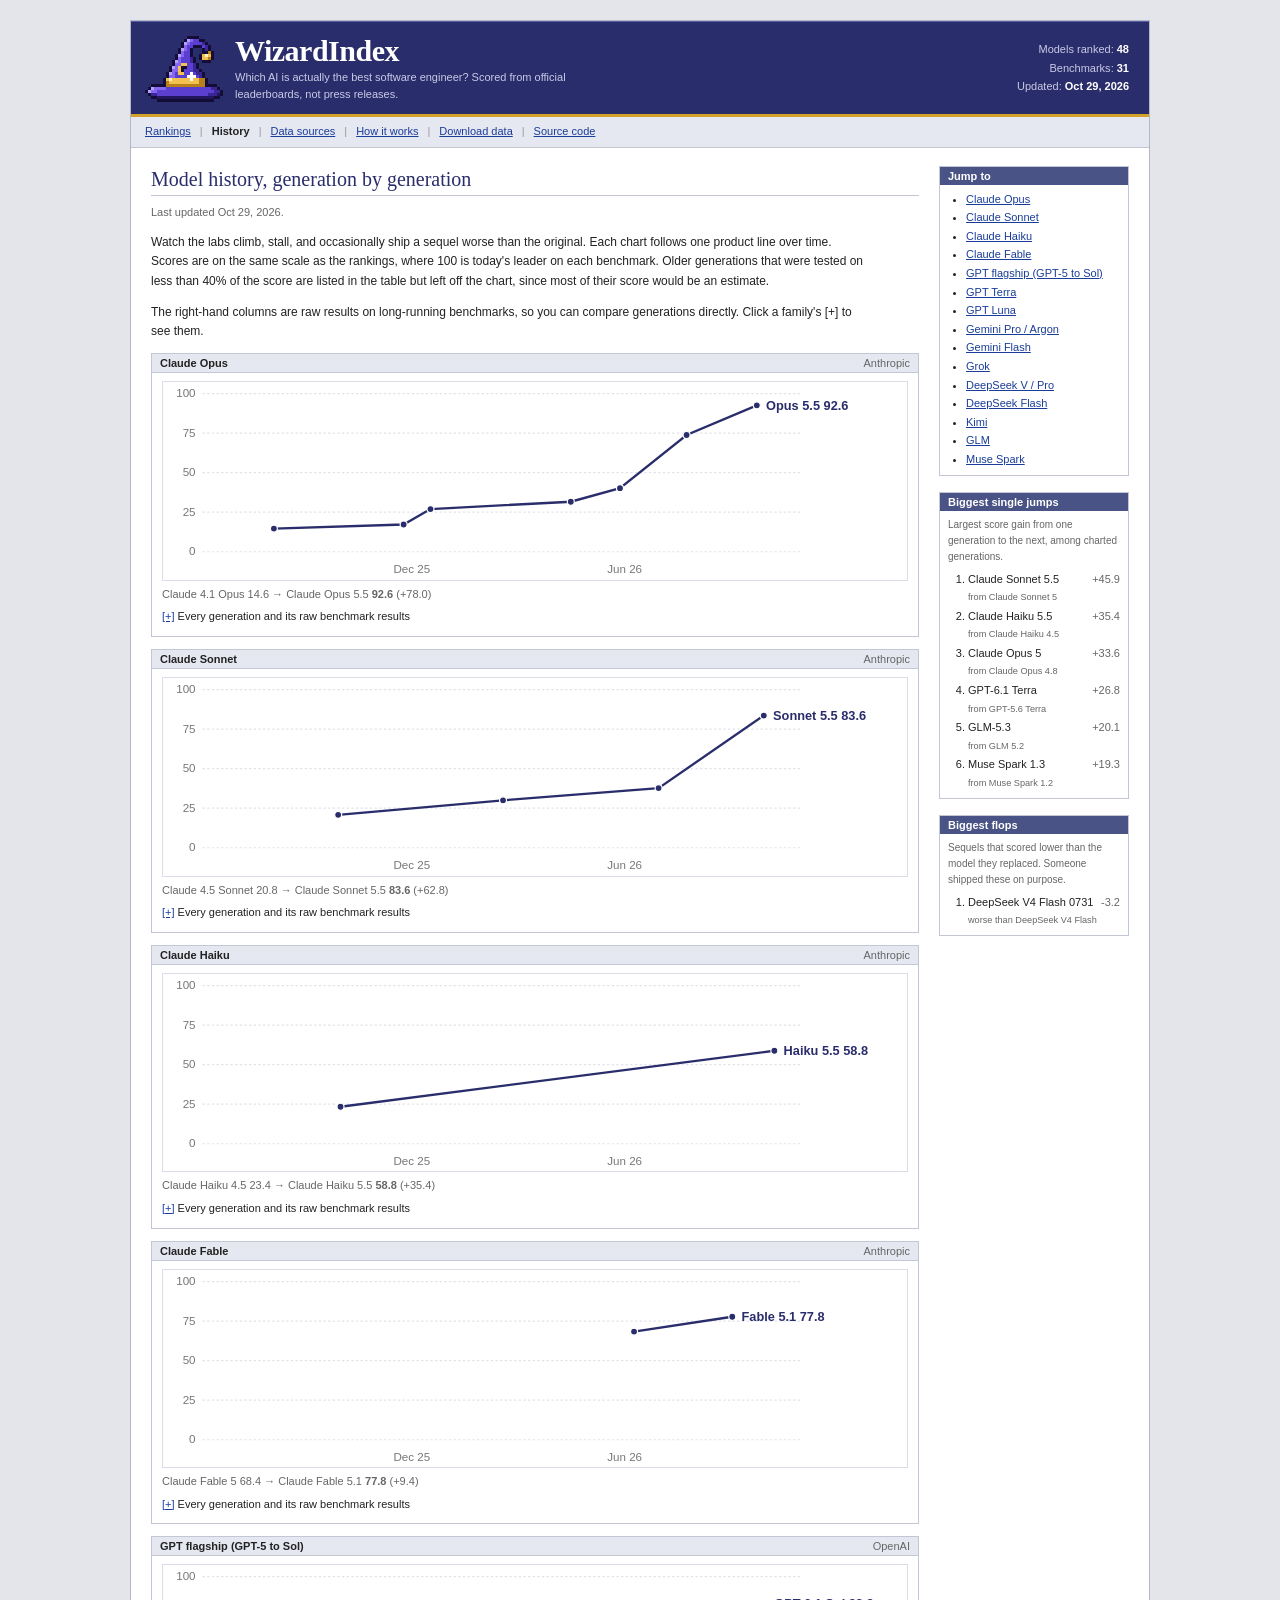
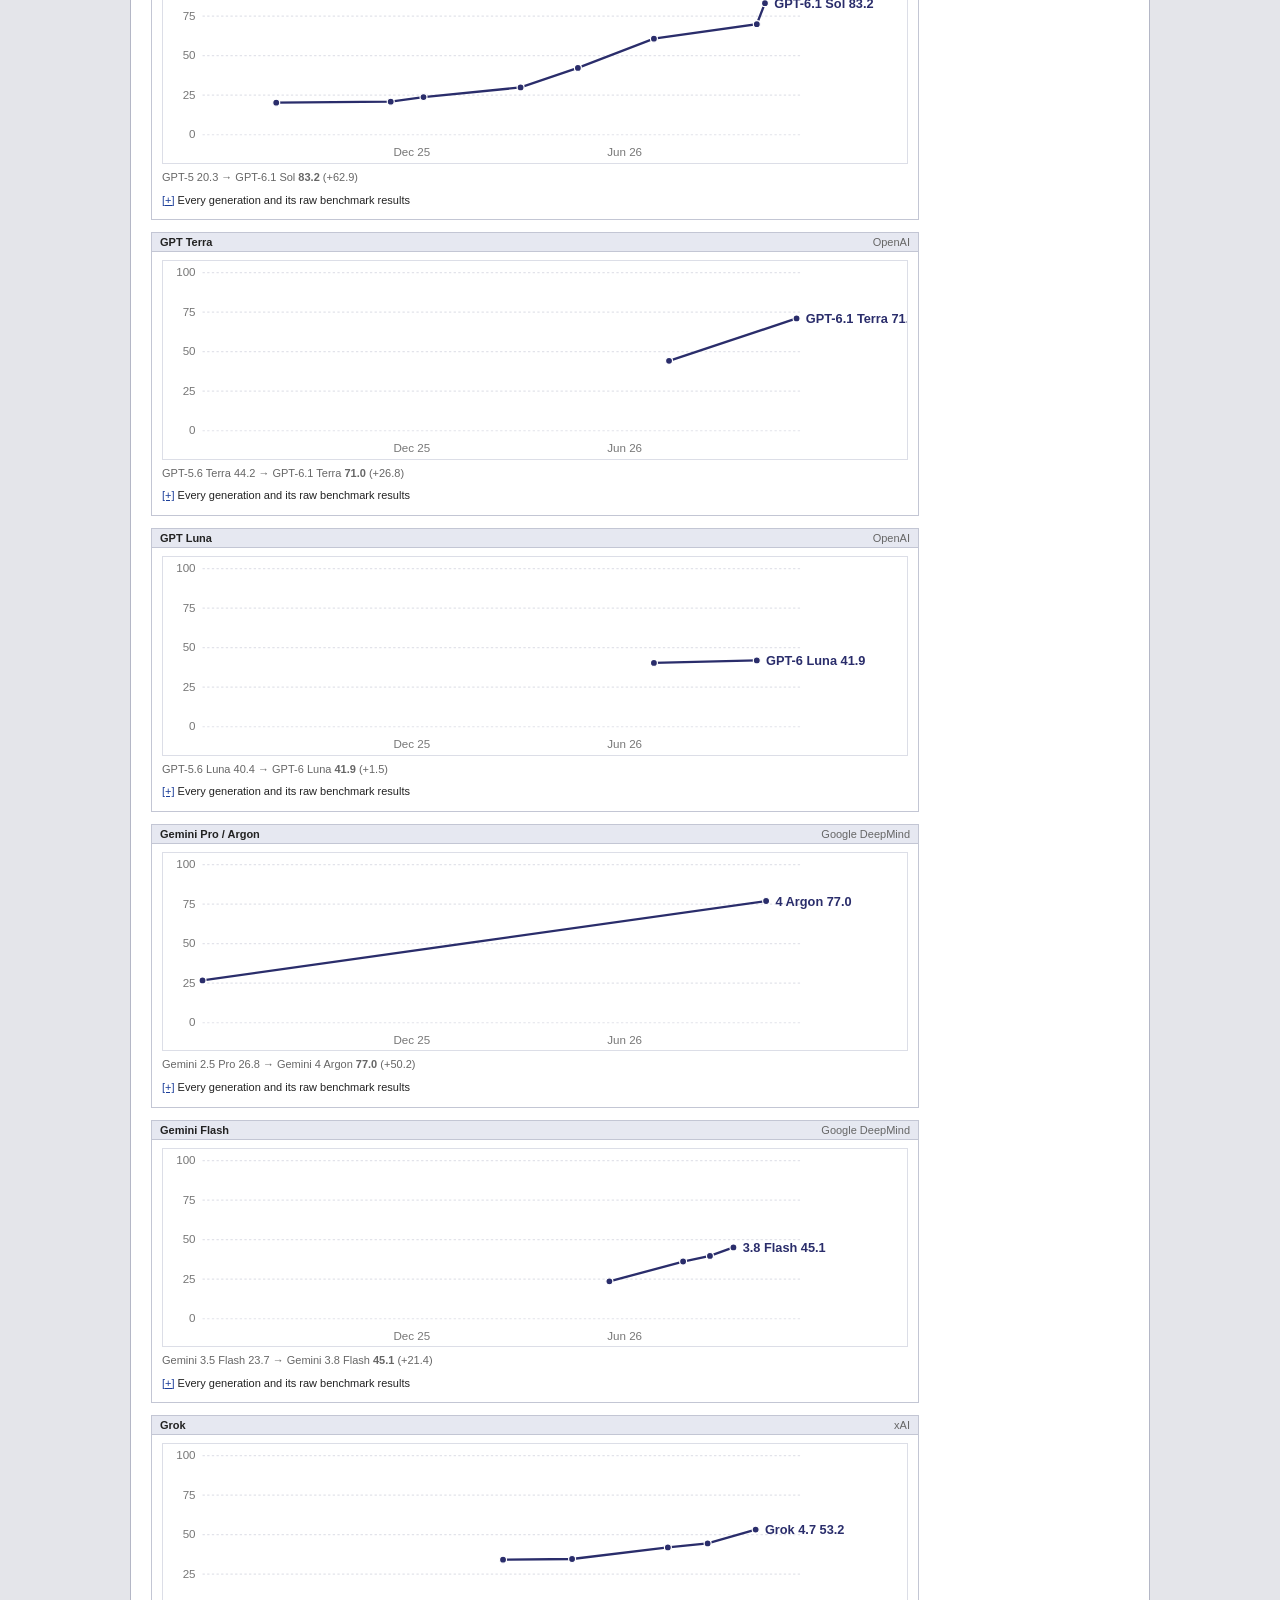
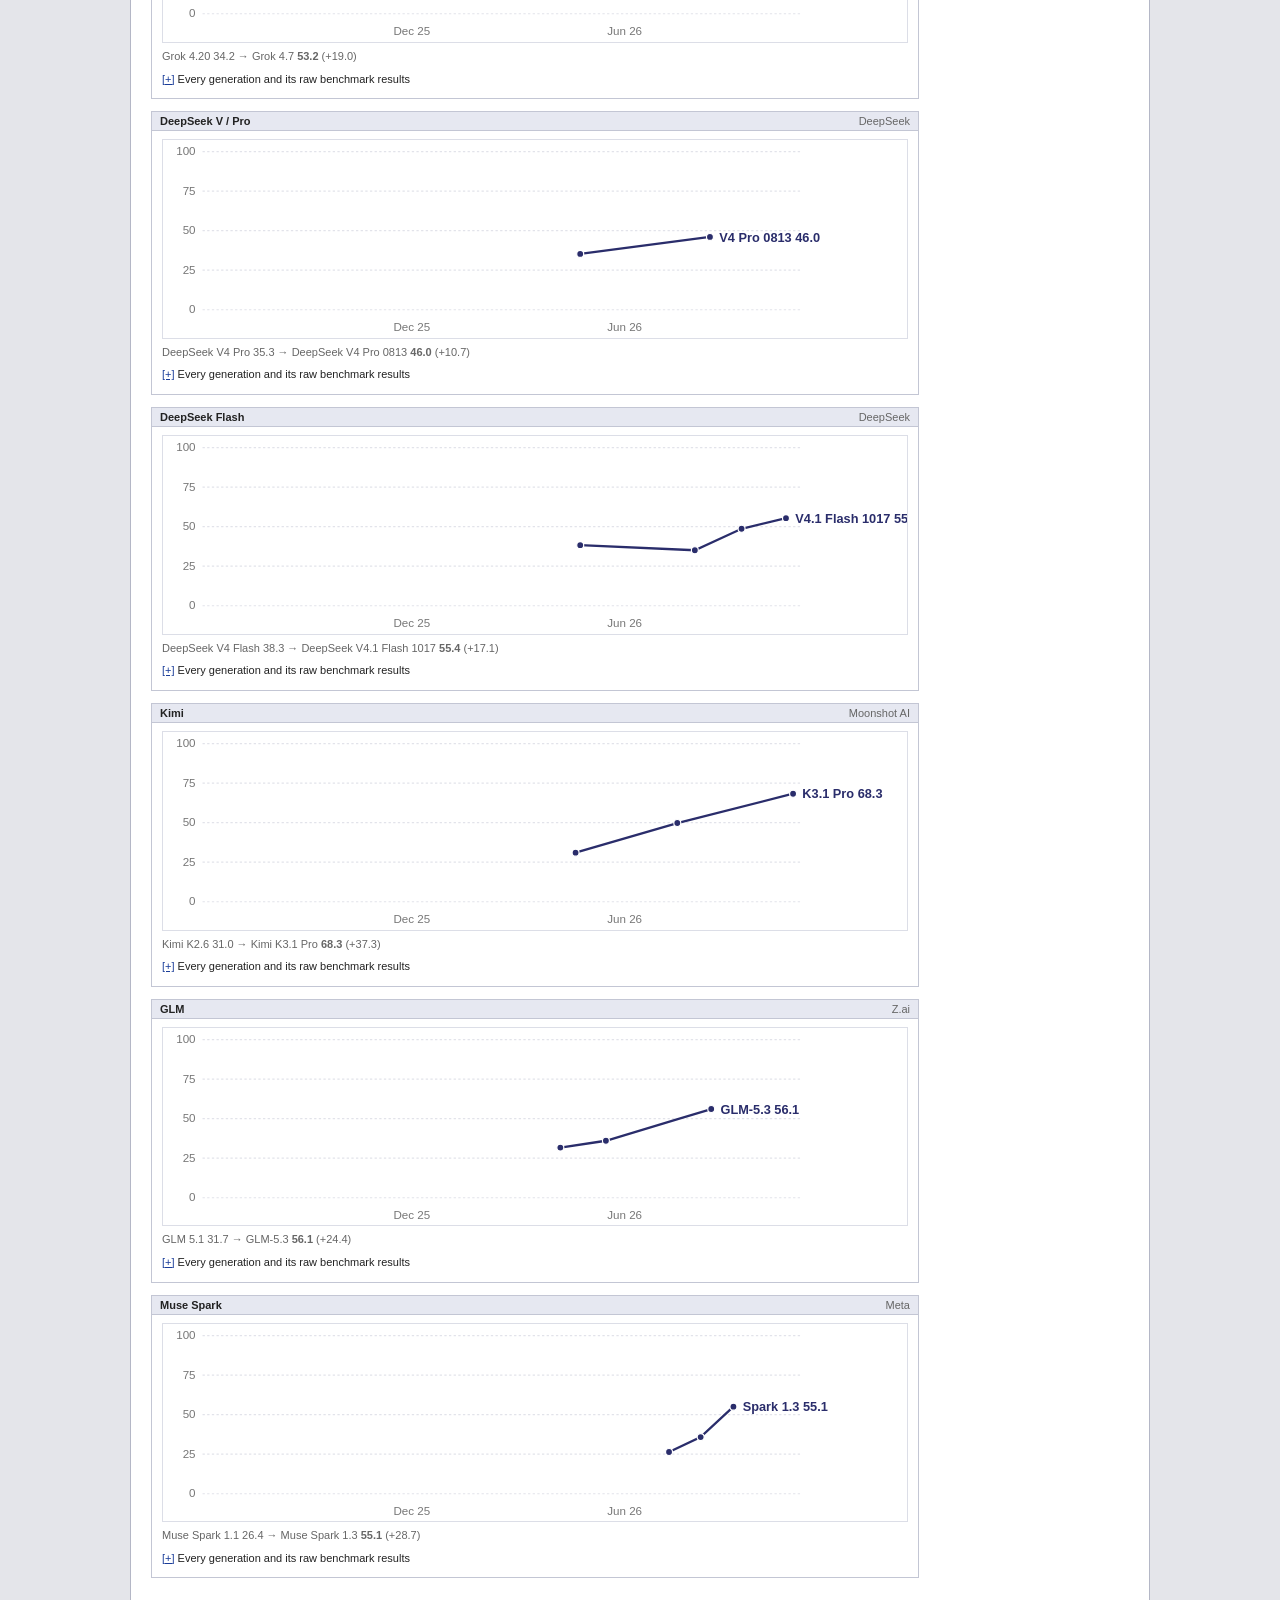
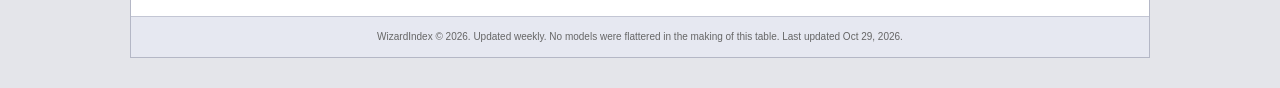
==== site/history.html @ 5f426203 "Initial commit: WizardIndex benchmark index and Pages site" ====
<!doctype html>
<html lang="en">
<head>
  <meta charset="utf-8">
  <meta name="viewport" content="width=device-width, initial-scale=1">
  <title>WizardIndex History</title>
  <meta name="description" content="How each AI model line has improved, generation by generation.">
  <link rel="icon" href="hat.svg" type="image/svg+xml">
  <link rel="stylesheet" href="style.css">
</head>
<body>
  <div id="container">
    <div id="header">
      <a href="./" class="logo">
        <img src="hat.svg" alt="" width="78" height="66">
        <span class="logo-words">
          <span class="logo-text">WizardIndex</span>
          <span class="tagline">Which AI is actually the best software engineer? Scored from official leaderboards, not press releases.</span>
        </span>
      </a>
      <dl class="head-stats">
        <div><dt>Models ranked</dt><dd id="hs-ranked">&nbsp;</dd></div>
        <div><dt>Benchmarks</dt><dd id="hs-bench">&nbsp;</dd></div>
        <div><dt>Updated</dt><dd id="head-stamp">&nbsp;</dd></div>
      </dl>
    </div>

    <ul id="tabs">
      <li><a href="./">Rankings</a></li>
      <li class="current"><a href="history.html">History</a></li>
      <li><a href="./#sources">Data sources</a></li>
      <li><a href="./#method">How it works</a></li>
      <li><a href="data/history.json">Download data</a></li>
      <li><a href="https://github.com/suidvandiewereld/WizardIndex">Source code</a></li>
    </ul>

    <div id="body">
      <div id="main">
        <h2>Model history, generation by generation</h2>
        <p class="byline" id="stamp"></p>
        <p>Watch the labs climb, stall, and occasionally ship a sequel worse than the original. Each chart follows one product line over time. Scores are on the same scale as the rankings, where 100 is today's leader on each benchmark. Older generations that were tested on less than <span id="min-chart">40</span>% of the score are listed in the table but left off the chart, since most of their score would be an estimate.</p>
        <p>The right-hand columns are raw results on long-running benchmarks, so you can compare generations directly. Click a family's [+] to see them.</p>
        <div id="families"></div>
      </div>

      <div id="sidebar">
        <div class="box">
          <h3>Jump to</h3>
          <ul class="jump" id="jump"></ul>
        </div>
        <div class="box">
          <h3>Biggest single jumps</h3>
          <p class="small-note">Largest score gain from one generation to the next, among charted generations.</p>
          <ol class="top5" id="jumps"></ol>
        </div>
        <div class="box">
          <h3>Biggest flops</h3>
          <p class="small-note">Sequels that scored lower than the model they replaced. Someone shipped these on purpose.</p>
          <ol class="top5 flops" id="flops"></ol>
        </div>
      </div>
    </div>

    <div id="footer">
      <p>WizardIndex &copy; 2026. Updated weekly. No models were flattered in the making of this table. <span id="foot-stamp"></span></p>
    </div>
  </div>

  <script src="header.js"></script>
  <script src="icons.js"></script>
  <script src="history.js"></script>
</body>
</html>
---- site/style.css ----
/* WizardIndex, built the way a careful site was built in 2005:
   Verdana body, Georgia headings, hard 1px borders, solid colors, no rounded corners or shadows. */

:root {
  --ink: #222;
  --muted: #666;
  --faint: #999;
  --navy: #2a2d6b;
  --steel: #4a5385;
  --line: #c3c6d4;
  --line-soft: #dcdee7;
  --zebra: #f3f4f8;
  --pale: #e6e8f1;
  --link: #1a3d99;
  --visited: #663399;
  --hover: #cc3300;
  --gold: #d4a12a;
  --bar: #3b4aa0;     /* chart bars: navy family, checked for lightness, chroma and contrast */
  color-scheme: light;
}

* { box-sizing: border-box; }

body {
  margin: 0;
  padding: 20px 10px 30px;
  color: var(--ink);
  font: 12px/1.6 Verdana, Geneva, sans-serif;
  background: #e4e5ea;
}

a { color: var(--link); }
a:visited { color: var(--visited); }
a:hover { color: var(--hover); }
.visually-hidden { position: absolute; width: 1px; height: 1px; overflow: hidden; clip: rect(0 0 0 0); }

#container {
  max-width: 1020px;
  margin: 0 auto;
  background: #fff;
  border: 1px solid #b4b7c6;
}

/* Header: solid navy band, logo left, plain stats right */
#header {
  display: flex;
  align-items: center;
  justify-content: space-between;
  gap: 20px;
  padding: 12px 20px 12px 14px;
  color: #fff;
  background: var(--navy);
  border-top: 1px solid #5a5ea0;
  border-bottom: 3px solid var(--gold);
}
.logo { display: flex; align-items: center; gap: 12px; color: #fff; text-decoration: none; }
.logo:visited, .logo:hover { color: #fff; }
.logo img { flex: none; width: 78px; height: auto; margin: -4px 0 -6px; image-rendering: pixelated; }
.logo-words { display: flex; flex-direction: column; gap: 2px; }
.logo-text { font: bold 30px/1.1 Georgia, "Times New Roman", serif; letter-spacing: -0.5px; }
.tagline { max-width: 400px; font-size: 11px; line-height: 1.5; color: #c8cae6; }
.head-stats { flex: none; margin: 0; font-size: 11px; line-height: 1.7; color: #c8cae6; text-align: right; }
.head-stats div { display: block; }
.head-stats dt { display: inline; }
.head-stats dt::after { content: ": "; }
.head-stats dd { display: inline; margin: 0; font-weight: bold; color: #fff; }

/* Navigation bar: plain links separated by pipes */
#tabs {
  display: flex;
  flex-wrap: wrap;
  margin: 0;
  padding: 6px 14px;
  list-style: none;
  font-size: 11px;
  background: var(--pale);
  border-bottom: 1px solid var(--line);
}
#tabs li + li::before { content: "|"; padding: 0 9px; color: var(--faint); }
#tabs a { color: var(--link); }
#tabs .current a { font-weight: bold; color: var(--ink); text-decoration: none; }

/* Layout */
#body { display: grid; grid-template-columns: minmax(0, 1fr) 190px; gap: 20px; padding: 18px 20px 26px; }

h2 {
  margin: 28px 0 8px;
  padding-bottom: 3px;
  font: normal 20px/1.3 Georgia, "Times New Roman", serif;
  color: var(--navy);
  border-bottom: 1px solid var(--line);
}
#main > h2:first-child { margin-top: 0; }
#main > p { max-width: 60em; }
.byline { margin: 0 0 8px; font-size: 11px; color: var(--muted); }
/* The index chart above the table: one bar per ranked model, two columns on a shared 0-100 scale */
.index-chart { margin: 12px 0 4px; font-size: 11px; border: 1px solid var(--line); background: #fff; }
.index-chart:empty { display: none; }
.index-chart h3 {
  margin: 0;
  padding: 3px 8px;
  font: bold 11px Verdana, Geneva, sans-serif;
  color: #fff;
  background: var(--steel);
}
.index-chart h3 span { float: right; font-weight: normal; color: #dfe2f0; }
.ic-cols { display: grid; grid-template-columns: 1fr 1fr; column-gap: 18px; padding: 8px 10px 6px; }
.ic-col ol { margin: 0; padding: 0; list-style: none; }
.ic-row, .ic-axis { display: grid; grid-template-columns: 18px minmax(0, 174px) minmax(60px, 1fr) 28px; align-items: center; column-gap: 5px; }
.ic-row { height: 19px; padding: 0 2px; color: var(--ink); text-decoration: none; }
.ic-row:hover, .ic-row:focus { background: var(--pale); color: var(--ink); }
.ic-col li:nth-child(even) .ic-row:not(:hover) { background: var(--zebra); }
.ic-rank { text-align: right; color: var(--muted); font-variant-numeric: tabular-nums; }
.ic-name { overflow: hidden; white-space: nowrap; text-overflow: ellipsis; }
.ic-name .pixicon { vertical-align: -4px; margin-right: 2px; }
/* Hairline gridlines at 0, 25, 50, 75 and 100 behind every bar */
.ic-track {
  position: relative;
  height: 11px;
  background: linear-gradient(to right, var(--line-soft) 1px, transparent 1px) 0 0 / 25% 100%;
  border-right: 1px solid var(--line-soft);
}
.ic-track i { display: block; height: 100%; background: var(--bar); }
.ic-row:hover .ic-track i, .ic-row:focus .ic-track i { background: var(--navy); }
.ic-score { text-align: right; color: var(--ink); font-variant-numeric: tabular-nums; }
.ic-axis { height: 16px; padding: 0 2px; border-top: 1px solid var(--line-soft); margin-top: 2px; }
.ic-ticks { grid-column: 3; position: relative; height: 100%; }
.ic-ticks b { position: absolute; top: 2px; transform: translateX(-50%); font-weight: normal; font-size: 10px; color: var(--muted); }

/* "Which model for my job?": a plain form over a small bordered table */
.finder fieldset { margin: 12px 0 8px; padding: 6px 10px 8px; border: 1px solid var(--line); background: #fff; }
.finder legend { padding: 0 4px; font: bold 13px Georgia, "Times New Roman", serif; color: var(--navy); }
.finder-ask { display: flex; flex-wrap: wrap; gap: 6px 14px; font-size: 12px; }
.finder-ask select { max-width: 100%; font: 12px Verdana, Geneva, sans-serif; }
.finder-ask label { max-width: 100%; }
.finder-bar { margin: 8px 0 6px; font-size: 11px; color: var(--ink); }
.finder-none { margin: 4px 0; font-size: 11px; color: #b03a1a; }
table.finder-table { width: 100%; border-collapse: collapse; font-size: 11px; border: 1px solid var(--line); }
.finder-table th { padding: 3px 6px; background: var(--pale); border: 1px solid var(--line); font-weight: bold; text-align: right; white-space: nowrap; }
.finder-table td { padding: 3px 6px; border: 1px solid var(--line-soft); text-align: right; vertical-align: middle; }
.finder-table .l { text-align: left; }
.finder-table td.verdict-cell { width: 1%; white-space: nowrap; text-align: left; }
.finder-table td.proof { color: var(--muted); }
.finder-table .pixicon { vertical-align: -3px; }
.finder-table tr.pick td { background: #f7f1dc; }
.finder-table tr.pick td.verdict-cell b { color: var(--navy); }
.finder-table tr.over td, .finder-table tr.short td { color: var(--faint); }
.finder-table tr.over a, .finder-table tr.short a { color: var(--muted); }
.finder-table tr.short td.verdict-cell { color: #b03a1a; }
.finder-table .untested { font-style: italic; }
.finder .small-note { margin: 5px 0 0; }

.toolbar { margin: 10px 0 6px; font-size: 11px; }
.toolbar input { vertical-align: -2px; }

/* The table: a bordered grid, solid header row, zebra rows */
.table-wrap { overflow-x: auto; }
table.ranking { width: 100%; border-collapse: collapse; font-size: 11px; border: 1px solid var(--line); }
.ranking th {
  padding: 4px 4px;
  font: bold 11px Verdana, Geneva, sans-serif;
  color: #fff;
  text-align: right;
  white-space: nowrap;
  vertical-align: bottom;
  background: var(--steel);
  border: 1px solid #3b4373;
}
.ranking th.l { text-align: left; }
.ranking th small { display: block; font-weight: normal; color: #d3d6ea; }
.ranking td { padding: 4px 4px; text-align: right; white-space: nowrap; border: 1px solid var(--line-soft); }
.ranking td.l { text-align: left; }
.ranking td.who { white-space: normal; }
.ranking tbody tr.model.odd td { background-color: var(--zebra); }
.ranking tbody tr.model:hover td { background-color: #fff8d0; }
.ranking .rank { width: 26px; font-weight: bold; color: var(--muted); text-align: center; }
.ranking tr.top .rank { color: var(--navy); }
.medal { font-weight: bold; }
.ranking .name { font-weight: bold; }
.ranking .org { display: block; font-size: 10px; color: var(--muted); }
.who-in { display: flex; align-items: flex-start; gap: 5px; }
.who-in > div { min-width: 0; overflow-wrap: anywhere; }
.ranking .who-in .toggle { margin: 0; }
.ranking .title { display: block; font: italic 11px/1.4 Georgia, "Times New Roman", serif; color: var(--steel); }
.pixicon { flex: none; display: inline-block; vertical-align: middle; }
.who-in .pixicon { margin-top: 2px; }
.box ol li .pixicon, .ranking td.gen .pixicon { vertical-align: -3px; }
.seal { float: left; width: 110px; margin: 0 12px 8px 0; font: italic 11px/1.4 Georgia, "Times New Roman", serif; color: var(--steel); text-align: center; }
.seal .pixicon { display: block; margin: 0 auto 4px; }
.ranking .toggle { margin-right: 4px; font: 11px "Courier New", monospace; text-decoration: none; }
.ranking .score { font-weight: bold; font-size: 12px; color: var(--navy); }
/* Three fixed shades, as tables of the time did it */
.ranking td.hi { background-color: #e3f0d6 !important; }
.ranking td.mid { background-color: #f7f3d4 !important; }
.ranking td.lo { background-color: #f6e0dc !important; }
.est { color: var(--faint); font-style: italic; }
.ranking tr.dim td, .ranking tr.dim .score { color: var(--faint); }
.flag { margin-left: 4px; padding: 0 3px; font-size: 9px; font-weight: normal; color: var(--muted); background: #f2f2f2; border: 1px solid #ccc; }
.footnote { margin: 6px 0 0; font-size: 11px; color: var(--muted); }

tr.details > td { padding: 10px 12px 12px; text-align: left; white-space: normal; background: #fafbfd !important; }
/* The receipts table inside the details row */
table.receipts { border-collapse: collapse; width: 100%; font-size: 11px; background: #fff; }
.receipts th { padding: 3px 6px; text-align: left; font-weight: bold; color: var(--ink); background: var(--pale); border: 1px solid var(--line); }
.receipts td { padding: 3px 6px; border: 1px solid var(--line-soft); text-align: left; vertical-align: top; white-space: normal; overflow-wrap: break-word; background: #fff; }
.receipts td.skill { width: 120px; font-weight: bold; background: var(--zebra); }
.receipts .skill-score { display: block; font-weight: normal; color: var(--muted); }
.receipts td.res { white-space: nowrap; }
.receipts .ci { font-size: 10px; color: var(--muted); }
.receipts td.notes { color: var(--muted); }
/* Long links and raw ids may break anywhere, so they never widen the table; prose still wraps at spaces. */
.receipts td.notes a, .receipts td.raw { overflow-wrap: anywhere; }
.receipts td.untested { color: var(--faint); font-style: italic; }
.details p { margin: 0 0 6px; }
.about { margin: 0 0 10px; padding: 8px 10px; font-size: 11px; background: #fffbe8; border: 1px solid #e3d6a0; }
.about h4 { margin: 0 0 4px; font: bold 13px Georgia, "Times New Roman", serif; color: var(--ink); }
.about p { margin: 0 0 4px; }
.about-src { color: var(--muted); }
.details .warn { color: #b03a1a; }

/* Sources */
.dim-block { margin: 0 0 12px; border: 1px solid var(--line); }
.dim-block h3 {
  display: flex;
  justify-content: space-between;
  margin: 0;
  padding: 3px 8px;
  font: bold 11px Verdana, Geneva, sans-serif;
  color: var(--ink);
  background: var(--pale);
  border-bottom: 1px solid var(--line);
}
.dim-block h3 span { font-weight: normal; color: var(--muted); }
.dim-block ul { margin: 0; padding: 6px 10px 8px 26px; font-size: 11px; }
.dim-block li { margin: 1px 0; }
.dim-block .n { color: var(--muted); }
.dot { display: inline-block; width: 7px; height: 7px; background: #ccc; border: 1px solid #aaa; vertical-align: 0; }
.dot.live { background: #5a9a3c; border-color: #3f7a25; }
.method { padding-left: 22px; max-width: 60em; }
.method li { margin-bottom: 4px; }

/* Sidebar */
.box { margin-bottom: 16px; font-size: 11px; border: 1px solid var(--line); }
.box h3 {
  margin: 0;
  padding: 3px 8px;
  font: bold 11px Verdana, Geneva, sans-serif;
  color: #fff;
  background: var(--steel);
}
.box p { margin: 6px 8px; }
.box ol { margin: 6px 0; padding-left: 28px; }
.box ol li { margin: 2px 0; }
.box ol li span { float: right; margin-right: 8px; color: var(--muted); }
.small-note { font-size: 10px; color: var(--muted); }
.shame { margin: 4px 0 8px; padding: 0 8px 0 22px; }
.shame li { margin: 0 0 5px; }
.shame li span { float: right; color: #b03a1a; font-weight: bold; }
.verdict { margin: 0 0 8px; font: italic 13px/1.5 Georgia, "Times New Roman", serif; color: var(--ink); }
.verdict b { font-style: normal; }
.newlist { margin: 6px 0; padding: 0 8px 0 24px; }
.newlist li { margin: 0 0 6px; }
.newlist .when, .newlist .has { font-size: 10px; color: var(--muted); }
.newlist .has { display: block; }
table.weights { width: calc(100% - 16px); margin: 6px 8px; border-collapse: collapse; font-size: 10px; }
.weights td { padding: 1px 0; }
.weights td:last-child { text-align: right; color: var(--muted); }
.weights tr.none td { padding-top: 5px; color: var(--faint); text-align: left; }
.weights td.wbar { width: 56px; padding: 0 6px; }
.wbar i { display: block; height: 6px; background: var(--steel); }

#footer {
  padding: 10px 20px;
  font-size: 10px;
  text-align: center;
  color: var(--muted);
  background: var(--pale);
  border-top: 1px solid var(--line);
}
#footer p { margin: 2px 0; }

/* History page */
.fam { scroll-margin-top: 10px; }
.fam-body { padding: 8px 10px 10px; }
.fam-body p { margin: 5px 0 0; font-size: 11px; }
.fam-summary { color: var(--muted); }
.fam-table { display: none; margin-top: 6px; }
.fam.open .fam-table { display: block; }
.fam-table table.ranking { min-width: 560px; }
.hist-chart { display: block; width: 100%; height: auto; background: #fff; border: 1px solid var(--line-soft); }
.hist-chart .grid { stroke: #e2e3ea; stroke-width: 1; stroke-dasharray: 2 2; }
.hist-chart .axis { font: 10px Verdana, Geneva, sans-serif; fill: #777; }
.hist-chart .line { fill: none; stroke: var(--navy); stroke-width: 2; }
.hist-chart .dot { fill: var(--navy); stroke: #fff; stroke-width: 1; }
.hist-chart .last { font: bold 11px Verdana, Geneva, sans-serif; fill: var(--navy); }
.jump { margin: 6px 0; padding-left: 26px; }
.jump li { margin: 1px 0; }
.top5 small { color: var(--muted); }
.flops li span { color: #b03a1a; }

@media (max-width: 760px) {
  body { padding: 0; }
  #container { border: 0; }
  #header { flex-direction: column; align-items: stretch; gap: 8px; padding: 12px 14px; }
  .logo img { width: 52px; margin: 0; }
  .logo-text { font-size: 24px; }
  .head-stats { text-align: left; }
  .head-stats div { display: inline; }
  .head-stats div + div::before { content: " | "; color: #8a8cc0; }
  #body { padding: 14px; }
}

/* The sidebar moves under the table before the table would have to scroll... */
@media (max-width: 900px) {
  #body { grid-template-columns: 1fr; gap: 6px; }
}
/* ...and on phones the per-skill columns go; [+] still shows every result. */
@media (max-width: 600px) {
  #ranking > thead .skill, #ranking > tbody > tr > td.skill { display: none; }
  .receipts .raw, .receipts .notes { display: none; }
}
/* The index chart folds into one column when two would squeeze the bars. */
@media (max-width: 640px) {
  .ic-cols { grid-template-columns: 1fr; }
  .ic-col:first-child .ic-axis { display: none; }
  .index-chart h3 span { float: none; display: block; }
}
/* Just above the point where the sidebar drops below, the main column is at its narrowest: drop the chart's icons so the bars keep their length. */
@media (min-width: 901px) and (max-width: 1000px) {
  .ic-name .pixicon { display: none; }
  .ic-row, .ic-axis { grid-template-columns: 18px minmax(0, 156px) minmax(60px, 1fr) 28px; }
}
/* On phones the picker stacks its two questions with full-width menus, and drops the benchmark
   sentence; the model's row in the table still has every result. */
@media (max-width: 600px) {
  .finder-ask label { display: block; width: 100%; }
  .finder-ask select { display: block; width: 100%; margin-top: 2px; }
  .finder-table td.proof, .finder-table th:last-child { display: none; }
}
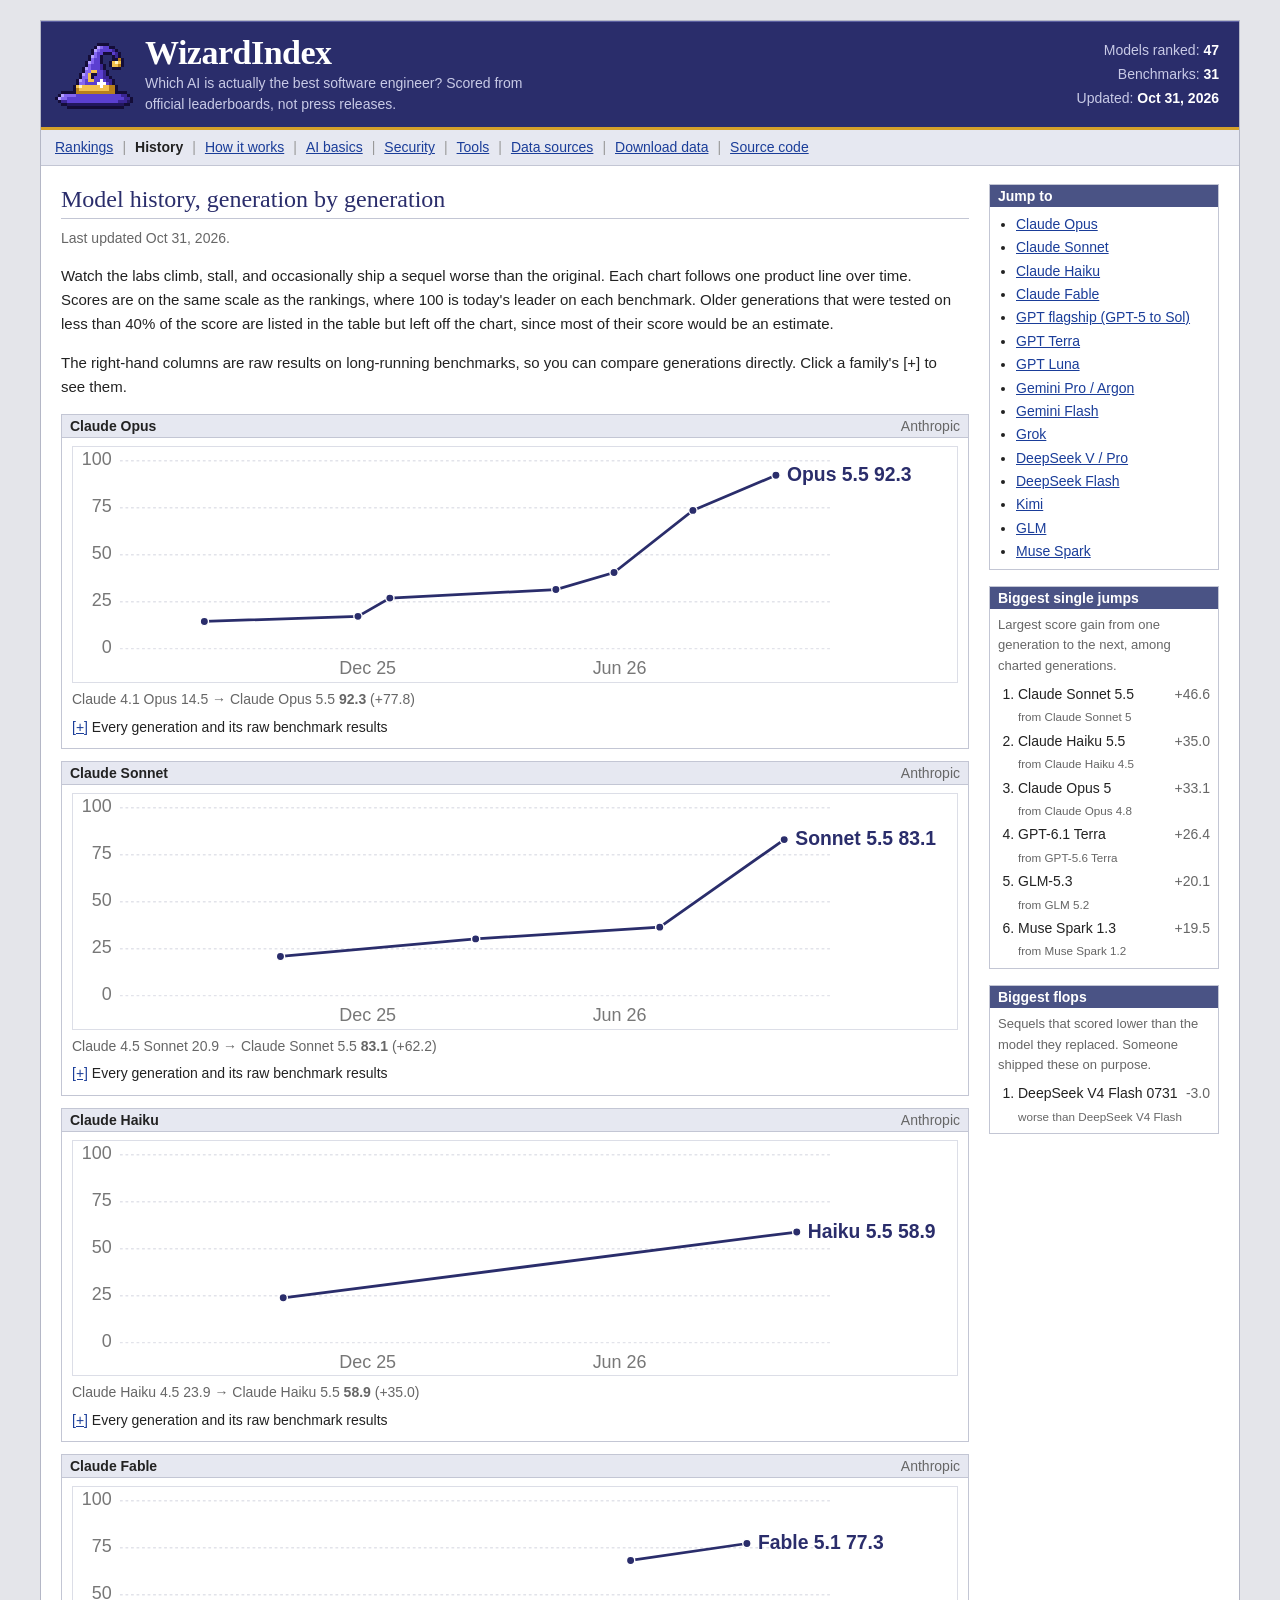
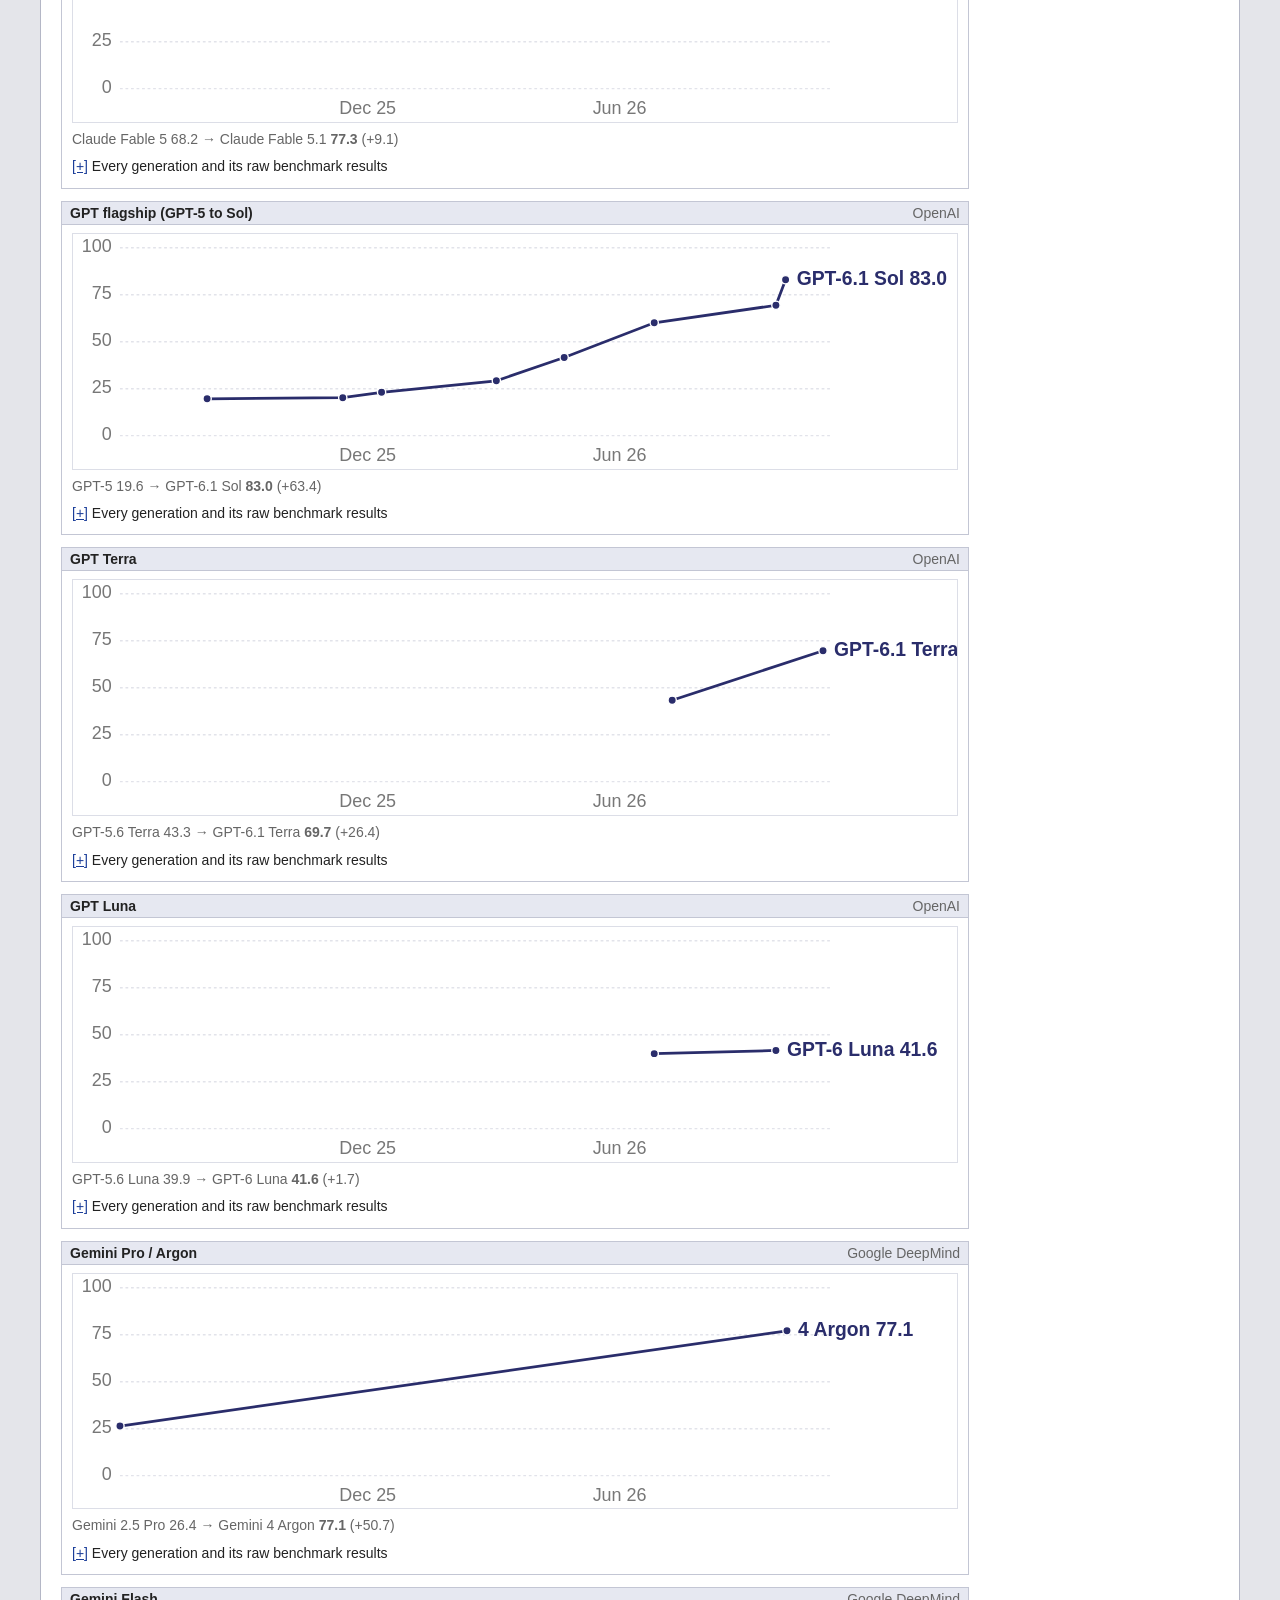
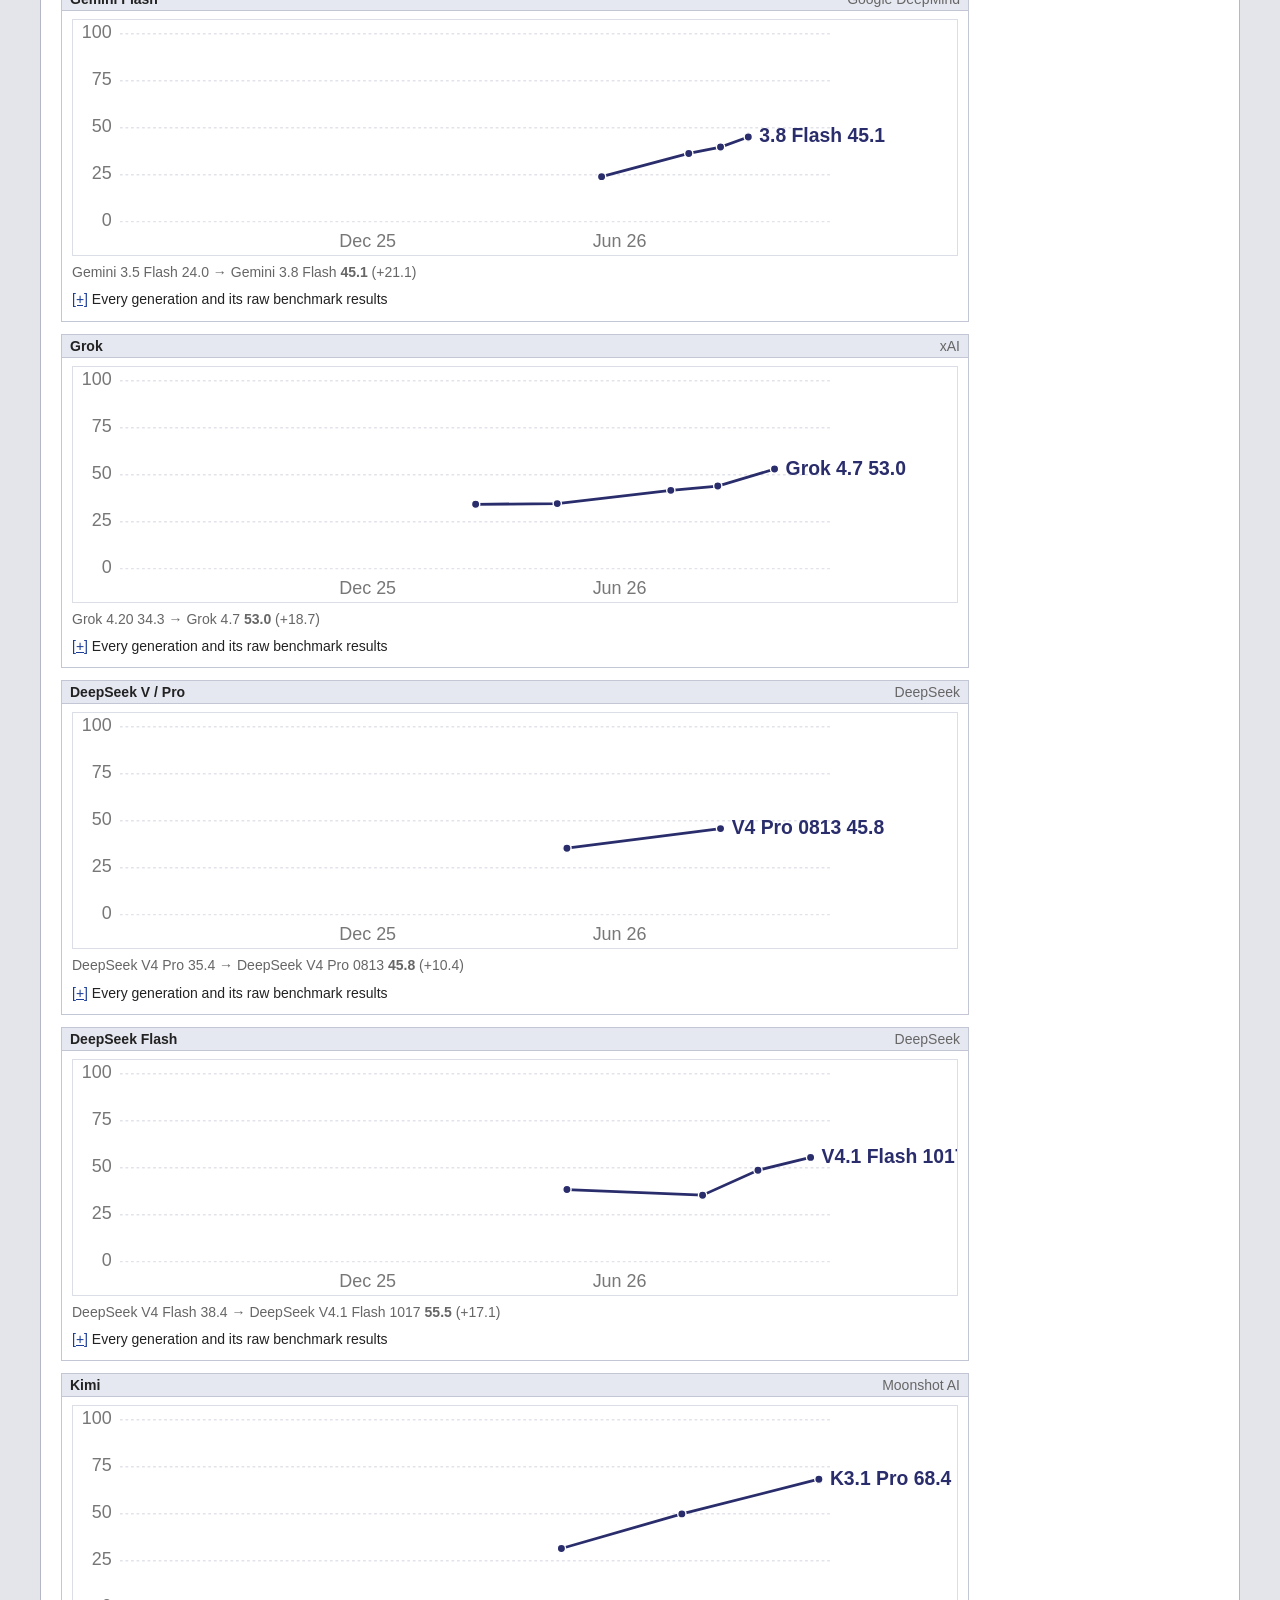
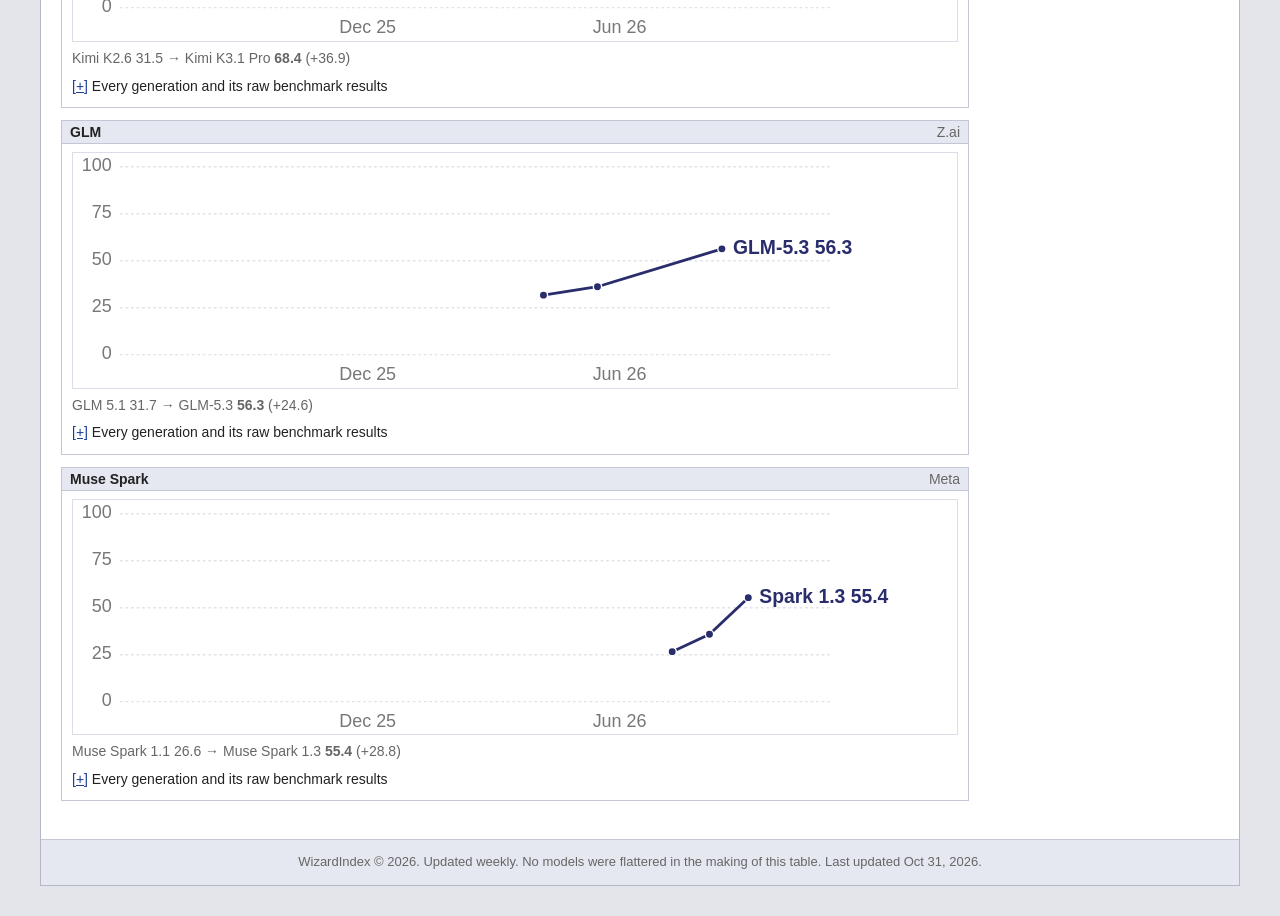
==== commit a642de20: "Fix scoring accuracy issues, add explainer, tools and sources pages Scoring - price each model at th" ====
--- a/site/history.html
+++ b/site/history.html
@@ -3,8 +3,19 @@
 <head>
   <meta charset="utf-8">
   <meta name="viewport" content="width=device-width, initial-scale=1">
-  <title>WizardIndex History</title>
-  <meta name="description" content="How each AI model line has improved, generation by generation.">
+  <title>AI Model History, Generation by Generation | WizardIndex</title>
+  <meta name="description" content="How each AI model line has improved, generation by generation: Claude, GPT, Gemini, Grok, DeepSeek and more, charted on one scale next to raw results.">
+  <link rel="canonical" href="https://suidvandiewereld.github.io/WizardIndex/history.html">
+  <meta property="og:type" content="website">
+  <meta property="og:site_name" content="WizardIndex">
+  <meta property="og:title" content="AI Model History, Generation by Generation">
+  <meta property="og:description" content="How each AI model line has improved, generation by generation: Claude, GPT, Gemini, Grok, DeepSeek and more, charted on one scale next to raw results.">
+  <meta property="og:url" content="https://suidvandiewereld.github.io/WizardIndex/history.html">
+  <meta property="og:image" content="https://suidvandiewereld.github.io/WizardIndex/og.png">
+  <meta property="og:image:width" content="1200">
+  <meta property="og:image:height" content="630">
+  <meta property="og:image:alt" content="WizardIndex: which AI is actually the best software engineer?">
+  <meta name="twitter:card" content="summary_large_image">
   <link rel="icon" href="hat.svg" type="image/svg+xml">
   <link rel="stylesheet" href="style.css">
 </head>
@@ -28,15 +39,18 @@
     <ul id="tabs">
       <li><a href="./">Rankings</a></li>
       <li class="current"><a href="history.html">History</a></li>
-      <li><a href="./#sources">Data sources</a></li>
-      <li><a href="./#method">How it works</a></li>
+      <li><a href="method.html">How it works</a></li>
+      <li><a href="learn.html">AI basics</a></li>
+      <li><a href="security.html">Security</a></li>
+      <li><a href="tools.html">Tools</a></li>
+      <li><a href="sources.html">Data sources</a></li>
       <li><a href="data/history.json">Download data</a></li>
       <li><a href="https://github.com/suidvandiewereld/WizardIndex">Source code</a></li>
     </ul>
 
     <div id="body">
       <div id="main">
-        <h2>Model history, generation by generation</h2>
+        <h1>Model history, generation by generation</h1>
         <p class="byline" id="stamp"></p>
         <p>Watch the labs climb, stall, and occasionally ship a sequel worse than the original. Each chart follows one product line over time. Scores are on the same scale as the rankings, where 100 is today's leader on each benchmark. Older generations that were tested on less than <span id="min-chart">40</span>% of the score are listed in the table but left off the chart, since most of their score would be an estimate.</p>
         <p>The right-hand columns are raw results on long-running benchmarks, so you can compare generations directly. Click a family's [+] to see them.</p>
--- a/site/style.css
+++ b/site/style.css
@@ -25,7 +25,7 @@
   margin: 0;
   padding: 20px 10px 30px;
   color: var(--ink);
-  font: 12px/1.6 Verdana, Geneva, sans-serif;
+  font: 15px/1.6 Verdana, Geneva, sans-serif;
   background: #e4e5ea;
 }
 
@@ -35,7 +35,7 @@
 .visually-hidden { position: absolute; width: 1px; height: 1px; overflow: hidden; clip: rect(0 0 0 0); }
 
 #container {
-  max-width: 1020px;
+  max-width: 1200px;
   margin: 0 auto;
   background: #fff;
   border: 1px solid #b4b7c6;
@@ -57,9 +57,9 @@
 .logo:visited, .logo:hover { color: #fff; }
 .logo img { flex: none; width: 78px; height: auto; margin: -4px 0 -6px; image-rendering: pixelated; }
 .logo-words { display: flex; flex-direction: column; gap: 2px; }
-.logo-text { font: bold 30px/1.1 Georgia, "Times New Roman", serif; letter-spacing: -0.5px; }
-.tagline { max-width: 400px; font-size: 11px; line-height: 1.5; color: #c8cae6; }
-.head-stats { flex: none; margin: 0; font-size: 11px; line-height: 1.7; color: #c8cae6; text-align: right; }
+.logo-text { font: bold 34px/1.1 Georgia, "Times New Roman", serif; letter-spacing: -0.5px; }
+.tagline { max-width: 400px; font-size: 14px; line-height: 1.5; color: #c8cae6; }
+.head-stats { flex: none; margin: 0; font-size: 14px; line-height: 1.7; color: #c8cae6; text-align: right; }
 .head-stats div { display: block; }
 .head-stats dt { display: inline; }
 .head-stats dt::after { content: ": "; }
@@ -72,7 +72,7 @@
   margin: 0;
   padding: 6px 14px;
   list-style: none;
-  font-size: 11px;
+  font-size: 14px;
   background: var(--pale);
   border-bottom: 1px solid var(--line);
 }
@@ -81,25 +81,27 @@
 #tabs .current a { font-weight: bold; color: var(--ink); text-decoration: none; }
 
 /* Layout */
-#body { display: grid; grid-template-columns: minmax(0, 1fr) 190px; gap: 20px; padding: 18px 20px 26px; }
-
-h2 {
+#body { display: grid; grid-template-columns: minmax(0, 1fr) 230px; gap: 20px; padding: 18px 20px 26px; }
+
+#main > h1, h2 {
   margin: 28px 0 8px;
   padding-bottom: 3px;
-  font: normal 20px/1.3 Georgia, "Times New Roman", serif;
+  font: normal 24px/1.3 Georgia, "Times New Roman", serif;
   color: var(--navy);
   border-bottom: 1px solid var(--line);
 }
-#main > h2:first-child { margin-top: 0; }
+#main > h1:first-child, #main > h2:first-child { margin-top: 0; }
 #main > p { max-width: 60em; }
-.byline { margin: 0 0 8px; font-size: 11px; color: var(--muted); }
+.byline { margin: 0 0 8px; font-size: 14px; color: var(--muted); }
 /* The index chart above the table: one bar per ranked model, two columns on a shared 0-100 scale */
-.index-chart { margin: 12px 0 4px; font-size: 11px; border: 1px solid var(--line); background: #fff; }
+.index-chart { margin: 12px 0 4px; font-size: 14px; border: 1px solid var(--line); background: #fff; }
 .index-chart:empty { display: none; }
+.jump-line { margin: 6px 0 0; font-size: 14px; color: var(--muted); }
+.finder { scroll-margin-top: 10px; }
 .index-chart h3 {
   margin: 0;
   padding: 3px 8px;
-  font: bold 11px Verdana, Geneva, sans-serif;
+  font: bold 14px Verdana, Geneva, sans-serif;
   color: #fff;
   background: var(--steel);
 }
@@ -121,21 +123,31 @@
   border-right: 1px solid var(--line-soft);
 }
 .ic-track i { display: block; height: 100%; background: var(--bar); }
+/* Error bar over a partly estimated score: a hairline with end ticks, centred on the bar's end */
+.ic-track s {
+  position: absolute;
+  top: 50%;
+  height: 7px;
+  margin-top: -4px;
+  border: 1px solid var(--ink);
+  border-width: 0 1px;
+  background: linear-gradient(var(--ink), var(--ink)) center / 100% 1px no-repeat;
+}
 .ic-row:hover .ic-track i, .ic-row:focus .ic-track i { background: var(--navy); }
 .ic-score { text-align: right; color: var(--ink); font-variant-numeric: tabular-nums; }
 .ic-axis { height: 16px; padding: 0 2px; border-top: 1px solid var(--line-soft); margin-top: 2px; }
 .ic-ticks { grid-column: 3; position: relative; height: 100%; }
-.ic-ticks b { position: absolute; top: 2px; transform: translateX(-50%); font-weight: normal; font-size: 10px; color: var(--muted); }
+.ic-ticks b { position: absolute; top: 2px; transform: translateX(-50%); font-weight: normal; font-size: 13px; color: var(--muted); }
 
 /* "Which model for my job?": a plain form over a small bordered table */
 .finder fieldset { margin: 12px 0 8px; padding: 6px 10px 8px; border: 1px solid var(--line); background: #fff; }
-.finder legend { padding: 0 4px; font: bold 13px Georgia, "Times New Roman", serif; color: var(--navy); }
-.finder-ask { display: flex; flex-wrap: wrap; gap: 6px 14px; font-size: 12px; }
-.finder-ask select { max-width: 100%; font: 12px Verdana, Geneva, sans-serif; }
+.finder legend { padding: 0 4px; font: bold 16px Georgia, "Times New Roman", serif; color: var(--navy); }
+.finder-ask { display: flex; flex-wrap: wrap; gap: 6px 14px; font-size: 15px; }
+.finder-ask select { max-width: 100%; font: 15px Verdana, Geneva, sans-serif; }
 .finder-ask label { max-width: 100%; }
-.finder-bar { margin: 8px 0 6px; font-size: 11px; color: var(--ink); }
-.finder-none { margin: 4px 0; font-size: 11px; color: #b03a1a; }
-table.finder-table { width: 100%; border-collapse: collapse; font-size: 11px; border: 1px solid var(--line); }
+.finder-bar { margin: 8px 0 6px; font-size: 14px; color: var(--ink); }
+.finder-none { margin: 4px 0; font-size: 14px; color: #b03a1a; }
+table.finder-table { width: 100%; border-collapse: collapse; font-size: 14px; border: 1px solid var(--line); }
 .finder-table th { padding: 3px 6px; background: var(--pale); border: 1px solid var(--line); font-weight: bold; text-align: right; white-space: nowrap; }
 .finder-table td { padding: 3px 6px; border: 1px solid var(--line-soft); text-align: right; vertical-align: middle; }
 .finder-table .l { text-align: left; }
@@ -150,15 +162,73 @@
 .finder-table .untested { font-style: italic; }
 .finder .small-note { margin: 5px 0 0; }
 
-.toolbar { margin: 10px 0 6px; font-size: 11px; }
+.toolbar {
+  display: flex;
+  flex-wrap: wrap;
+  align-items: center;
+  gap: 6px 18px;
+  margin: 10px 0 6px;
+  padding: 6px 8px;
+  font-size: 14px;
+  background: var(--pale);
+  border: 1px solid var(--line);
+}
 .toolbar input { vertical-align: -2px; }
+.toolbar input[type=search], .toolbar select { box-sizing: border-box; height: 26px; padding: 0 4px; font: 14px Verdana, Geneva, sans-serif; vertical-align: middle; background: #fff; border: 1px solid #8a8fa8; border-radius: 0; }
+.toolbar input[type=search] { width: 170px; }
+.toolbar .n { color: var(--muted); }
+#shown-n { margin-left: auto; }
+
+/* The note above the chart, in the same yellow as the write-ups about each model */
+.read-note { margin: 0 0 12px; padding: 8px 12px; background: #fffbe8; border: 1px solid #e3d6a0; }
+.read-note h2 { margin: 0 0 4px; padding: 0; font: bold 17px Georgia, "Times New Roman", serif; color: var(--ink); border: 0; }
+.read-note ul { margin: 0; padding-left: 20px; }
+.read-note li { margin: 2px 0; }
+.read-note p { max-width: 60em; margin: 0; }
+.ref-mark { padding: 0 3px; font-size: 11px; font-weight: normal; color: var(--muted); background: #f7f1dc; border: 1px solid #e3d6a0; white-space: nowrap; }
+.receipts.tools { table-layout: fixed; }
+.receipts.tools th:first-child { width: 22%; }
+.receipts.tools th:nth-child(2) { width: 46%; }
+
+/* Colour key over the table */
+.key { display: flex; flex-wrap: wrap; gap: 4px 16px; margin: 0 0 6px; font-size: 13px; color: var(--muted); }
+.key > span { white-space: nowrap; }
+.sw { display: inline-block; width: 14px; height: 11px; margin-right: 4px; vertical-align: -1px; border: 1px solid #bbb; }
+.sw.hi { background: #e3f0d6; }
+.sw.mid { background: #f7f3d4; }
+.sw.lo { background: #f6e0dc; }
+.tick-box { display: inline-block; width: 11px; height: 11px; margin-right: 4px; vertical-align: -1px; background: #fff; border: 1px solid #767676; }
+.new-badge { margin-left: 5px; padding: 0 3px; font: bold 10px Verdana, Geneva, sans-serif; color: #fff; background: #b03a1a; vertical-align: 1px; }
+.mv { display: block; font-size: 12px; font-weight: bold; }
+.key .mv { display: inline; margin-right: 2px; }
+.mv.up { color: #3f7a25; }
+.mv.down { color: #b03a1a; }
+.mv.new { font-weight: normal; color: var(--navy); }
+.sort-note { margin: 0 0 6px; font-size: 13px; color: var(--muted); }
+
+/* Ticked models side by side */
+.compare-box { margin: 0 0 10px; overflow-x: auto; border: 1px solid var(--line); }
+.compare-box h3 { margin: 0; padding: 3px 8px; font: bold 14px Verdana, Geneva, sans-serif; color: #fff; background: var(--steel); }
+.compare-box h3 span { float: right; font-weight: normal; color: #dfe2f0; }
+.compare-box h3 a { color: #fff; }
+.compare-box table { width: 100%; border-collapse: collapse; font-size: 14px; }
+.compare-box th, .compare-box td { padding: 3px 8px; text-align: right; border: 1px solid var(--line-soft); }
+.compare-box th { white-space: nowrap; background: var(--pale); }
+.compare-box .l { text-align: left; }
+.compare-box td.best { font-weight: bold; color: var(--navy); background: #e3f0d6; }
+.compare-box .pixicon { vertical-align: -3px; }
+.compare-full { margin: 4px 8px; font-size: 13px; color: #b03a1a; }
+#main #new-box { margin: 12px 0 0; }
 
 /* The table: a bordered grid, solid header row, zebra rows */
 .table-wrap { overflow-x: auto; }
-table.ranking { width: 100%; border-collapse: collapse; font-size: 11px; border: 1px solid var(--line); }
+/* The ranking fits at every width, so it needs no scroll box, and its headings can stick while the page scrolls. */
+.ranking-wrap { overflow: visible; }
+#ranking thead th { position: sticky; top: 0; z-index: 1; }
+table.ranking { width: 100%; border-collapse: collapse; font-size: 14px; border: 1px solid var(--line); }
 .ranking th {
   padding: 4px 4px;
-  font: bold 11px Verdana, Geneva, sans-serif;
+  font: bold 14px Verdana, Geneva, sans-serif;
   color: #fff;
   text-align: right;
   white-space: nowrap;
@@ -167,6 +237,11 @@
   border: 1px solid #3b4373;
 }
 .ranking th.l { text-align: left; }
+.ranking th button.sort { display: block; width: 100%; padding: 0; font: inherit; color: inherit; text-align: inherit; background: none; border: 0; cursor: pointer; }
+.ranking th button.sort:hover, .ranking th button.sort:focus-visible { text-decoration: underline; }
+.ranking th.sorted { background: var(--navy); box-shadow: inset 0 -3px 0 var(--gold); }
+.ranking td.none { padding: 10px; text-align: left; font-style: italic; color: var(--muted); }
+.ranking input.pick { flex: none; margin: 6px 2px 0 0; }
 .ranking th small { display: block; font-weight: normal; color: #d3d6ea; }
 .ranking td { padding: 4px 4px; text-align: right; white-space: nowrap; border: 1px solid var(--line-soft); }
 .ranking td.l { text-align: left; }
@@ -175,94 +250,103 @@
 .ranking tbody tr.model:hover td { background-color: #fff8d0; }
 .ranking .rank { width: 26px; font-weight: bold; color: var(--muted); text-align: center; }
 .ranking tr.top .rank { color: var(--navy); }
+.ranking .rank small, .ranking .score-cell .pm { display: block; font-size: 12px; font-weight: normal; color: var(--muted); }
 .medal { font-weight: bold; }
 .ranking .name { font-weight: bold; }
-.ranking .org { display: block; font-size: 10px; color: var(--muted); }
+.ranking .org { display: block; font-size: 13px; color: var(--muted); }
 .who-in { display: flex; align-items: flex-start; gap: 5px; }
 .who-in > div { min-width: 0; overflow-wrap: anywhere; }
-.ranking .who-in .toggle { margin: 0; }
-.ranking .title { display: block; font: italic 11px/1.4 Georgia, "Times New Roman", serif; color: var(--steel); }
+.ranking .who-in .toggle { margin: 0; line-height: 24px; }
+.ranking .title { display: block; font: italic 14px/1.4 Georgia, "Times New Roman", serif; color: var(--steel); }
 .pixicon { flex: none; display: inline-block; vertical-align: middle; }
-.who-in .pixicon { margin-top: 2px; }
+.who-in .pixicon { margin-top: 0; }
 .box ol li .pixicon, .ranking td.gen .pixicon { vertical-align: -3px; }
-.seal { float: left; width: 110px; margin: 0 12px 8px 0; font: italic 11px/1.4 Georgia, "Times New Roman", serif; color: var(--steel); text-align: center; }
+.seal { float: left; width: 110px; margin: 0 12px 8px 0; font: italic 14px/1.4 Georgia, "Times New Roman", serif; color: var(--steel); text-align: center; }
 .seal .pixicon { display: block; margin: 0 auto 4px; }
-.ranking .toggle { margin-right: 4px; font: 11px "Courier New", monospace; text-decoration: none; }
-.ranking .score { font-weight: bold; font-size: 12px; color: var(--navy); }
+.ranking .toggle { margin-right: 4px; font: 14px "Courier New", monospace; text-decoration: none; }
+.ranking .score { font-weight: bold; font-size: 15px; color: var(--navy); }
 /* Three fixed shades, as tables of the time did it */
 .ranking td.hi { background-color: #e3f0d6 !important; }
 .ranking td.mid { background-color: #f7f3d4 !important; }
 .ranking td.lo { background-color: #f6e0dc !important; }
 .est { color: var(--faint); font-style: italic; }
 .ranking tr.dim td, .ranking tr.dim .score { color: var(--faint); }
-.flag { margin-left: 4px; padding: 0 3px; font-size: 9px; font-weight: normal; color: var(--muted); background: #f2f2f2; border: 1px solid #ccc; }
-.footnote { margin: 6px 0 0; font-size: 11px; color: var(--muted); }
+.flag { margin-left: 4px; padding: 0 3px; font-size: 12px; font-weight: normal; color: var(--muted); background: #f2f2f2; border: 1px solid #ccc; }
+.footnote { margin: 6px 0 0; font-size: 14px; color: var(--muted); }
 
 tr.details > td { padding: 10px 12px 12px; text-align: left; white-space: normal; background: #fafbfd !important; }
 /* The receipts table inside the details row */
-table.receipts { border-collapse: collapse; width: 100%; font-size: 11px; background: #fff; }
+table.receipts { border-collapse: collapse; width: 100%; font-size: 14px; background: #fff; }
 .receipts th { padding: 3px 6px; text-align: left; font-weight: bold; color: var(--ink); background: var(--pale); border: 1px solid var(--line); }
 .receipts td { padding: 3px 6px; border: 1px solid var(--line-soft); text-align: left; vertical-align: top; white-space: normal; overflow-wrap: break-word; background: #fff; }
 .receipts td.skill { width: 120px; font-weight: bold; background: var(--zebra); }
 .receipts .skill-score { display: block; font-weight: normal; color: var(--muted); }
 .receipts td.res { white-space: nowrap; }
-.receipts .ci { font-size: 10px; color: var(--muted); }
+.receipts .ci { font-size: 13px; color: var(--muted); }
 .receipts td.notes { color: var(--muted); }
 /* Long links and raw ids may break anywhere, so they never widen the table; prose still wraps at spaces. */
 .receipts td.notes a, .receipts td.raw { overflow-wrap: anywhere; }
 .receipts td.untested { color: var(--faint); font-style: italic; }
 .details p { margin: 0 0 6px; }
-.about { margin: 0 0 10px; padding: 8px 10px; font-size: 11px; background: #fffbe8; border: 1px solid #e3d6a0; }
-.about h4 { margin: 0 0 4px; font: bold 13px Georgia, "Times New Roman", serif; color: var(--ink); }
+/* Zero intrinsic width: the details never widen or squeeze the table's columns, yet fill the row. */
+.details-in { width: 0; min-width: 100%; }
+.details .about { clear: left; }
+.share-line { margin: 0 0 10px; padding: 3px 8px; font-size: 13px; background: var(--pale); border: 1px solid var(--line); overflow-wrap: anywhere; }
+.share-line .copy { float: right; margin-left: 10px; }
+.about { margin: 0 0 10px; padding: 8px 10px; font-size: 14px; background: #fffbe8; border: 1px solid #e3d6a0; }
+.about h4 { margin: 0 0 4px; font: bold 16px Georgia, "Times New Roman", serif; color: var(--ink); }
 .about p { margin: 0 0 4px; }
 .about-src { color: var(--muted); }
 .details .warn { color: #b03a1a; }
 
 /* Sources */
-.dim-block { margin: 0 0 12px; border: 1px solid var(--line); }
-.dim-block h3 {
+.dim-block { scroll-margin-top: 10px; margin: 0 0 12px; border: 1px solid var(--line); }
+.dim-block h2, .dim-block h3 {
   display: flex;
   justify-content: space-between;
   margin: 0;
   padding: 3px 8px;
-  font: bold 11px Verdana, Geneva, sans-serif;
+  font: bold 14px Verdana, Geneva, sans-serif;
   color: var(--ink);
   background: var(--pale);
   border-bottom: 1px solid var(--line);
 }
-.dim-block h3 span { font-weight: normal; color: var(--muted); }
-.dim-block ul { margin: 0; padding: 6px 10px 8px 26px; font-size: 11px; }
+.dim-block h2 span, .dim-block h3 span { font-weight: normal; color: var(--muted); }
+.dim-block ul { margin: 0; padding: 6px 10px 8px 26px; font-size: 14px; }
 .dim-block li { margin: 1px 0; }
 .dim-block .n { color: var(--muted); }
+.dim-note { margin: 5px 10px 0; font-size: 13px; color: var(--muted); }
+.dim-block .check { display: block; font-size: 13px; color: var(--muted); }
+.dim-block .check .warn { color: #b03a1a; }
 .dot { display: inline-block; width: 7px; height: 7px; background: #ccc; border: 1px solid #aaa; vertical-align: 0; }
 .dot.live { background: #5a9a3c; border-color: #3f7a25; }
 .method { padding-left: 22px; max-width: 60em; }
 .method li { margin-bottom: 4px; }
 
 /* Sidebar */
-.box { margin-bottom: 16px; font-size: 11px; border: 1px solid var(--line); }
+.box { margin-bottom: 16px; font-size: 14px; border: 1px solid var(--line); }
 .box h3 {
   margin: 0;
   padding: 3px 8px;
-  font: bold 11px Verdana, Geneva, sans-serif;
+  font: bold 14px Verdana, Geneva, sans-serif;
   color: #fff;
   background: var(--steel);
 }
 .box p { margin: 6px 8px; }
 .box ol { margin: 6px 0; padding-left: 28px; }
 .box ol li { margin: 2px 0; }
-.box ol li span { float: right; margin-right: 8px; color: var(--muted); }
-.small-note { font-size: 10px; color: var(--muted); }
+.box ol li span { float: right; margin: 0 8px 0 8px; color: var(--muted); }
+.small-note { font-size: 13px; color: var(--muted); }
 .shame { margin: 4px 0 8px; padding: 0 8px 0 22px; }
 .shame li { margin: 0 0 5px; }
-.shame li span { float: right; color: #b03a1a; font-weight: bold; }
-.verdict { margin: 0 0 8px; font: italic 13px/1.5 Georgia, "Times New Roman", serif; color: var(--ink); }
+.shame li span { float: right; margin-left: 8px; color: #b03a1a; font-weight: bold; }
+.verdict { margin: 0 0 8px; font: italic 16px/1.5 Georgia, "Times New Roman", serif; color: var(--ink); }
 .verdict b { font-style: normal; }
 .newlist { margin: 6px 0; padding: 0 8px 0 24px; }
 .newlist li { margin: 0 0 6px; }
-.newlist .when, .newlist .has { font-size: 10px; color: var(--muted); }
+.newlist .when, .newlist .has { font-size: 13px; color: var(--muted); }
 .newlist .has { display: block; }
-table.weights { width: calc(100% - 16px); margin: 6px 8px; border-collapse: collapse; font-size: 10px; }
+table.weights { width: calc(100% - 16px); margin: 6px 8px; border-collapse: collapse; font-size: 13px; }
 .weights td { padding: 1px 0; }
 .weights td:last-child { text-align: right; color: var(--muted); }
 .weights tr.none td { padding-top: 5px; color: var(--faint); text-align: left; }
@@ -271,7 +355,7 @@
 
 #footer {
   padding: 10px 20px;
-  font-size: 10px;
+  font-size: 13px;
   text-align: center;
   color: var(--muted);
   background: var(--pale);
@@ -282,41 +366,86 @@
 /* History page */
 .fam { scroll-margin-top: 10px; }
 .fam-body { padding: 8px 10px 10px; }
-.fam-body p { margin: 5px 0 0; font-size: 11px; }
+.fam-body p { margin: 5px 0 0; font-size: 14px; }
 .fam-summary { color: var(--muted); }
 .fam-table { display: none; margin-top: 6px; }
 .fam.open .fam-table { display: block; }
 .fam-table table.ranking { min-width: 560px; }
 .hist-chart { display: block; width: 100%; height: auto; background: #fff; border: 1px solid var(--line-soft); }
 .hist-chart .grid { stroke: #e2e3ea; stroke-width: 1; stroke-dasharray: 2 2; }
-.hist-chart .axis { font: 10px Verdana, Geneva, sans-serif; fill: #777; }
+.hist-chart .axis { font: 13px Verdana, Geneva, sans-serif; fill: #777; }
 .hist-chart .line { fill: none; stroke: var(--navy); stroke-width: 2; }
 .hist-chart .dot { fill: var(--navy); stroke: #fff; stroke-width: 1; }
-.hist-chart .last { font: bold 11px Verdana, Geneva, sans-serif; fill: var(--navy); }
+.hist-chart .last { font: bold 14px Verdana, Geneva, sans-serif; fill: var(--navy); }
 .jump { margin: 6px 0; padding-left: 26px; }
 .jump li { margin: 1px 0; }
 .top5 small { color: var(--muted); }
 .flops li span { color: #b03a1a; }
+ol.jump { padding-left: 28px; }
+/* On narrow screens explain.js moves "On this page" under the introduction; two columns keep it short. */
+#main .toc .jump { columns: 2; column-gap: 16px; }
+#main .toc .jump li { break-inside: avoid; }
+
+/* How it works, AI basics and Security: one bordered block per question, like the data sources list */
+.qa { margin: 0 0 12px; border: 1px solid var(--line); scroll-margin-top: 10px; }
+.qa:target { border-color: var(--steel); }
+.qa:target h2, .qa:target h3 { background: #f7f1dc; }
+.qa h2, .qa h3 {
+  display: flex;
+  justify-content: space-between;
+  align-items: baseline;
+  gap: 12px;
+  margin: 0;
+  padding: 4px 8px;
+  font: bold 17px Georgia, "Times New Roman", serif;
+  color: var(--navy);
+  background: var(--pale);
+  border-bottom: 1px solid var(--line);
+}
+.qa h2 .permalink, .qa h3 .permalink { flex: none; font: normal 13px Verdana, Geneva, sans-serif; }
+.qa-body { padding: 8px 10px 4px; }
+.qa-body p { max-width: 60em; margin: 0 0 8px; }
+.qa-body ul, .qa-body ol { max-width: 58em; margin: 0 0 8px; padding-left: 22px; }
+.qa-body li { margin: 0 0 3px; }
+.qa code { padding: 0 2px; font: 14px "Courier New", monospace; background: var(--zebra); border: 1px solid var(--line-soft); overflow-wrap: anywhere; }
+.qa table.receipts { margin: 0 0 8px; }
+.qa .receipts td.skill { width: 110px; }
+.example { max-width: 60em; margin: 0 0 8px; padding: 6px 10px; background: #fffbe8; border: 1px solid #e3d6a0; }
+.example p { margin: 0; }
+.checklist li { margin: 0 0 5px; }
+/* "How do agents work with models?": you, the harness and the model in a row, tools under the harness */
+.flow { display: grid; grid-template-columns: repeat(2, minmax(0, 110px) 22px) minmax(0, 110px); align-items: center; gap: 4px 2px; margin: 4px 0 10px; text-align: center; }
+.flow-box { padding: 4px 6px; background: var(--zebra); border: 1px solid var(--line); }
+.flow-box b { display: block; font: bold 16px Georgia, "Times New Roman", serif; color: var(--navy); }
+.flow-box span { display: block; font-size: 13px; line-height: 1.3; color: var(--muted); }
+.flow-arrow { font-size: 19px; color: var(--steel); }
+.f-a3 { grid-column: 3; grid-row: 2; }
+.f-tools { grid-column: 3; grid-row: 3; }
+.glossary { max-width: 60em; margin: 0; }
+.glossary dt { font-weight: bold; color: var(--navy); }
+.glossary dd { margin: 0 0 8px 16px; }
 
 @media (max-width: 760px) {
   body { padding: 0; }
   #container { border: 0; }
   #header { flex-direction: column; align-items: stretch; gap: 8px; padding: 12px 14px; }
   .logo img { width: 52px; margin: 0; }
-  .logo-text { font-size: 24px; }
+  .logo-text { font-size: 28px; }
   .head-stats { text-align: left; }
   .head-stats div { display: inline; }
   .head-stats div + div::before { content: " | "; color: #8a8cc0; }
   #body { padding: 14px; }
 }
 
-/* The sidebar moves under the table before the table would have to scroll... */
-@media (max-width: 900px) {
+/* The sidebar moves under the table before the table would have to squeeze its model names onto several lines... */
+@media (max-width: 1160px) {
   #body { grid-template-columns: 1fr; gap: 6px; }
 }
-/* ...and on phones the per-skill columns go; [+] still shows every result. */
+/* ...and below 860px the per-skill columns go, before they squeeze the names; [+] still shows every result. */
+@media (max-width: 860px) {
+  #ranking > thead .skill, #ranking > tbody > tr > td.skill { display: none; }
+}
 @media (max-width: 600px) {
-  #ranking > thead .skill, #ranking > tbody > tr > td.skill { display: none; }
   .receipts .raw, .receipts .notes { display: none; }
 }
 /* The index chart folds into one column when two would squeeze the bars. */
@@ -326,7 +455,7 @@
   .index-chart h3 span { float: none; display: block; }
 }
 /* Just above the point where the sidebar drops below, the main column is at its narrowest: drop the chart's icons so the bars keep their length. */
-@media (min-width: 901px) and (max-width: 1000px) {
+@media (min-width: 1161px) and (max-width: 1260px) {
   .ic-name .pixicon { display: none; }
   .ic-row, .ic-axis { grid-template-columns: 18px minmax(0, 156px) minmax(60px, 1fr) 28px; }
 }
